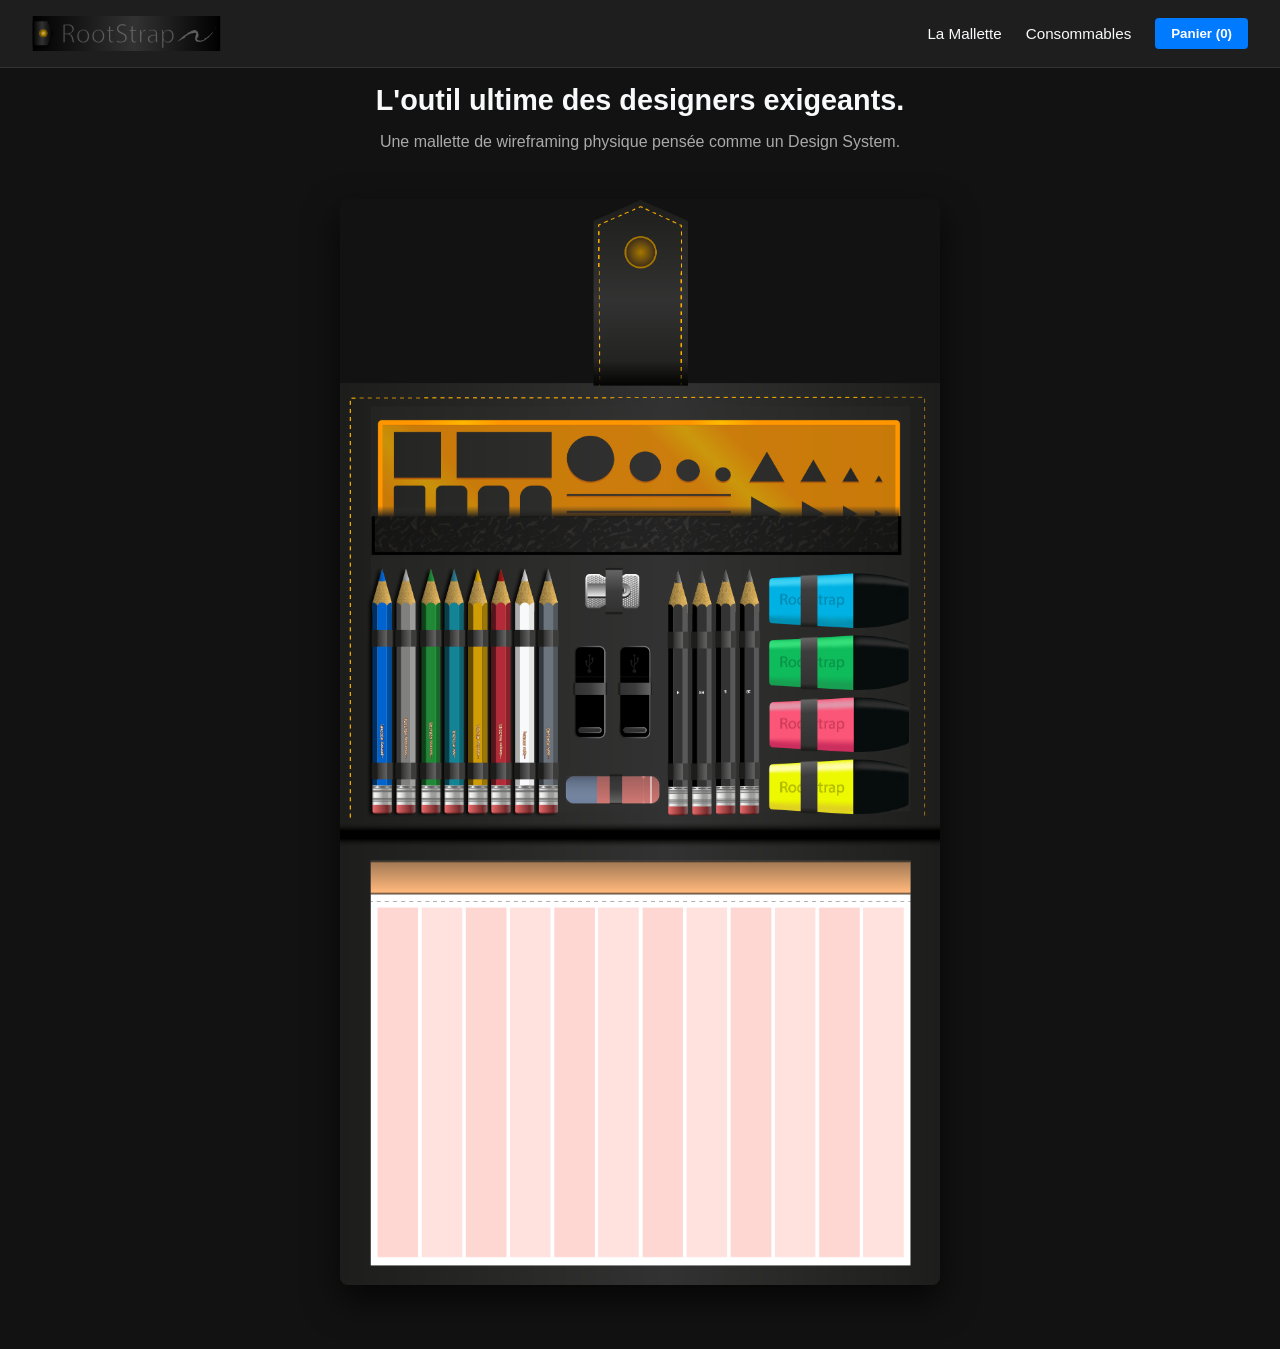
==== index.html @ 1aec8df1 "Initial commit RootCase" ====
<!DOCTYPE html>
<html lang="fr">
<head>
    <meta charset="UTF-8">
    <meta name="viewport" content="width=device-width, initial-scale=1.0">
    <title>RootCase — La Mallette du Designer UX/UI</title>
    <link rel="stylesheet" href="styles/style.css">
</head>
<body>

    <header class="site-header">
        <div class="logo">
            <img src="img/bandeau-rootstrap-2026.svg" alt="Bandeau RootCase" class="nav-bandeau">
        </div>
        <nav class="nav-links">
            <a href="mallette.html">La Mallette</a>
            <a href="consommables.html">Consommables</a>
            <button id="cart-btn" class="cart-btn">Panier (<span id="cart-count">0</span>)</button>
        </nav>
    </header>

    <main class="hero-section" id="mallette">
        <div class="intro-text">
            <h1>L'outil ultime des designers exigeants.</h1>
            <p>Une mallette de wireframing physique pensée comme un Design System.</p>
        </div>
        
        <div class="mallette-container">
            <img src="img/malette-bootstrap-ouverte.png" alt="Mallette RootCase Ouverte" class="mallette-img">
        </div>
    </main>
<!--
    <section id="consommables" class="products-section">
        <h2>Consommables & Accessoires</h2>
        <div class="products-grid">
            <div class="product-card" data-product="crayon-primary">
                <img src="img/crayon-primary.png" alt="Crayon Primary">
                <h3>Crayon Primary</h3>
                <p>2.50 €</p>
            </div>
            <div class="product-card" data-product="crayon-secondary">
                <img src="img/crayon-secondary.png" alt="Crayon Secondary">
                <h3>Crayon Secondary</h3>
                <p>2.50 €</p>
            </div>
            <div class="product-card" data-product="crayon-hb">
                <img src="img/crayon-hb.png" alt="Crayon HB">
                <h3>Crayon HB</h3>
                <p>2.50 €</p>
            </div>
            <div class="product-card" data-product="crayon-b">
                <img src="img/crayon-b.png" alt="Crayon B">
                <h3>Crayon B</h3>
                <p>2.50 €</p>
            </div>
            <div class="product-card" data-product="crayon-2b">
                <img src="img/crayon-2b.png" alt="Crayon 2B">
                <h3>Crayon 2B</h3>
                <p>2.50 €</p>
            </div>
            <div class="product-card" data-product="crayon-h">
                <img src="img/crayon-h.png" alt="Crayon H">
                <h3>Crayon H</h3>
                <p>2.50 €</p>
            </div>
            <div class="product-card" data-product="crayon-dark">
                <img src="img/crayon-dark.png" alt="Crayon Dark">
                <h3>Crayon Dark</h3>
                <p>2.50 €</p>
            </div>
            <div class="product-card" data-product="crayon-light">
                <img src="img/crayon-light.png" alt="Crayon Light">
                <h3>Crayon Light</h3>
                <p>2.50 €</p>
            </div>
            <div class="product-card" data-product="crayon-success">
                <img src="img/crayon-success.png" alt="Crayon Success">
                <h3>Crayon Success</h3>
                <p>2.50 €</p>
            </div>
            <div class="product-card" data-product="crayon-warning">
                <img src="img/crayon-warning.png" alt="Crayon Warning">
                <h3>Crayon Warning</h3>
                <p>2.50 €</p>
            </div>
            <div class="product-card" data-product="crayon-danger">
                <img src="img/crayon-danger.png" alt="Crayon Danger">
                <h3>Crayon Danger</h3>
                <p>2.50 €</p>
            </div>
            <div class="product-card" data-product="crayon-info">
                <img src="img/crayon-info.png" alt="Crayon Info">
                <h3>Crayon Info</h3>
                <p>2.50 €</p>
            </div>
            <div class="product-card" data-product="regle">
                <img src="img/regle-seule.png" alt="Règle UI/UX">
                <h3>Règle Gabarit</h3>
                <p>12.00 €</p>
            </div>
            <div class="product-card" data-product="gomme">
                <img src="img/Gomme.png" alt="Gomme">
                <h3>Gomme Technique</h3>
                <p>3.00 €</p>
            </div>
            <div class="product-card" data-product="taille-crayon">
                <img src="img/Taille-crayon.png" alt="Taille-crayon">
                <h3>Taille-crayon</h3>
                <p>4.00 €</p>
            </div>
            <div class="product-card" data-product="clef-usb">
                <img src="img/clef-usb.png" alt="Clé USB">
                <h3>Clé USB Design System</h3>
                <p>15.00 €</p>
            </div>
            <div class="product-card" data-product="eventaille">
                <img src="img/eventaille-couleur.png" alt="Éventail">
                <h3>Éventail de couleurs</h3>
                <p>18.00 €</p>
            </div>
            <div class="product-card" data-product="pochette">
                <img src="img/pochette.png" alt="Pochette">
                <h3>Pochette de rangement</h3>
                <p>20.00 €</p>
            </div>
            <div class="product-card" data-product="bloc-portrait">
                <img src="img/bloc-portrait.png" alt="Bloc Portrait">
                <h3>Bloc Notes Portrait</h3>
                <p>8.00 €</p>
            </div>
            <div class="product-card" data-product="bloc-paysage">
                <img src="img/bloc-paysage.png" alt="Bloc Paysage">
                <h3>Bloc Notes Paysage</h3>
                <p>8.00 €</p>
            </div>
        </div>
    </section>-->

    <aside id="drawer" class="drawer">
        <div class="drawer-header">
            <h2>Détails du produit</h2>
            <button id="close-drawer">&times;</button>
        </div>
        <div class="drawer-body" id="drawer-content">
            <p>Sélectionnez un élément pour commander une recharge.</p>
        </div>
    </aside>

    <script src="js/script.js"></script>
</body>
</html>
---- styles/style.css ----
:root {
    --bg-dark: #121212;
    --bg-panel: #1e1e1e;
    --primary-bootstrap: #007bff;
    --text-light: #f8f9fa;
    --border-color: #333;
}

body {
    margin: 0;
    font-family: -apple-system, BlinkMacSystemFont, "Segoe UI", Roboto, sans-serif;
    background-color: var(--bg-dark);
    color: var(--text-light);
    overflow-x: hidden;
}

.site-header {
    display: flex;
    justify-content: space-between;
    align-items: center;
    padding: 1rem 2rem;
    border-bottom: 1px solid var(--border-color);
    background: var(--bg-panel);
    position: sticky;
    top: 0;
    z-index: 100;
}

.logo img {
    height: 35px;
    width: auto;
    display: block;
}

.logo {
    display: flex;
    align-items: center;
}

.nav-bandeau {
    height: 30px;
    width: auto;
    object-fit: contain;
    display: block;
}

.nav-links {
    display: flex;
    gap: 1.5rem;
    align-items: center;
}

.nav-links a {
    color: var(--text-light);
    text-decoration: none;
    font-size: 0.95rem;
}

.cart-btn {
    background: var(--primary-bootstrap);
    border: none;
    color: white;
    padding: 0.5rem 1rem;
    border-radius: 4px;
    cursor: pointer;
    font-weight: 600;
}





.hero-section {
    display: flex;
    flex-direction: column;
    align-items: center;
    padding-top: 1rem;
    padding-bottom: 2rem;
    padding-left: 1rem;
    padding-right: 1rem;
    text-align: center;
}







.intro-text h1 {
    font-size: 1.8rem;
    margin-top: 0;
    margin-bottom: 0.5rem;
}





.intro-text p {
    color: #aaa;
    font-size: 1rem;
}

.mallette-container {
    width: 100%;
    max-width: 600px;
    margin: 2rem auto;
}

.mallette-img {
    width: 100%;
    height: auto;
    display: block;
    object-fit: contain;
    border-radius: 8px;
    box-shadow: 0 15px 35px rgba(0,0,0,0.7);
}

.products-section {
    padding-top: 1rem;
    padding-bottom: 4rem;
    padding-left: 2rem;
    padding-right: 2rem;
    max-width: 1200px;
    margin: 0 auto;
    text-align: center;
}

.products-section > h2 {
    margin-top: 0;
    margin-bottom: 2rem;
    font-size: 1.8rem;
    color: var(--text-light);
}

.products-grid {
    display: grid;
    grid-template-columns: repeat(4, 1fr);
    gap: 1.5rem;
    align-items: stretch;
}

@media (max-width: 1024px) {
    .products-grid {
        grid-template-columns: repeat(2, 1fr);
    }
}

@media (max-width: 576px) {
    .products-grid {
        grid-template-columns: 1fr;
    }
}


.product-card {
    background: var(--bg-panel);
    padding: 1.5rem;
    border-radius: 8px;
    border: 1px solid var(--border-color);
    cursor: pointer;
    display: flex;
    flex-direction: column;
    align-items: center;
    justify-content: space-between;
    transition: transform 0.2s, border-color 0.2s;
    position: relative;
}

.product-card:hover {
    transform: translateY(-4px);
    border-color: var(--primary-bootstrap);
}

.product-card img {
    width: 100%;
    height: 120px;
    object-fit: contain;
    margin-bottom: 1rem;
    pointer-events: none;
}

.product-card h3 {
    font-size: 1rem;
    margin: 0.5rem 0;
    color: var(--text-light);
    pointer-events: none;
}

.product-card p {
    color: var(--primary-bootstrap);
    font-weight: bold;
    font-size: 1.1rem;
    margin: 0;
    pointer-events: none;
}




.product-category {
    margin-bottom: 3.5rem;
    text-align: left;
}

.category-title {
    font-size: 1.3rem;
    color: var(--text-light);
    border-bottom: 1px solid var(--border-color);
    padding-bottom: 0.5rem;
    margin-bottom: 1.5rem;
}




.select-badge {
    position: absolute;
    top: 12px;
    right: 12px;
    width: 22px;
    height: 22px;
    border-radius: 50%;
    border: 2px solid #ffffff;
    background-color: transparent;
    cursor: pointer;
    z-index: 10;
    transition: background-color 0.2s, border-color 0.2s;
}

.product-card.selected .select-badge {
    background-color: #28a745;
    border-color: #ffffff;
}

.drawer {
    position: fixed;
    top: 0;
    right: -100%;
    width: 100%;
    max-width: 400px;
    height: 100%;
    background: var(--bg-panel);
    box-shadow: -5px 0 25px rgba(0,0,0,0.5);
    transition: right 0.3s ease-in-out;
    z-index: 1000;
    padding: 2rem;
    box-sizing: border-box;
    display: flex;
    flex-direction: column;
}

.drawer.open {
    right: 0;
}

.drawer-header {
    display: flex;
    justify-content: space-between;
    align-items: center;
    border-bottom: 1px solid var(--border-color);
    padding-bottom: 1rem;
}

#close-drawer {
    background: none;
    border: none;
    color: white;
    font-size: 1.8rem;
    cursor: pointer;
}

.drawer-body {
    padding-top: 1.5rem;
    flex-grow: 1;
    overflow-y: auto;
}








@media (max-width: 768px) {
    .site-header {
        padding: 0.8rem 1rem;
    }
    .nav-links a {
        display: none;
    }
    .intro-text h1 {
        font-size: 1.4rem;
    }
    .products-grid {
        grid-template-columns: repeat(2, 1fr);
        gap: 1rem;
    }
}
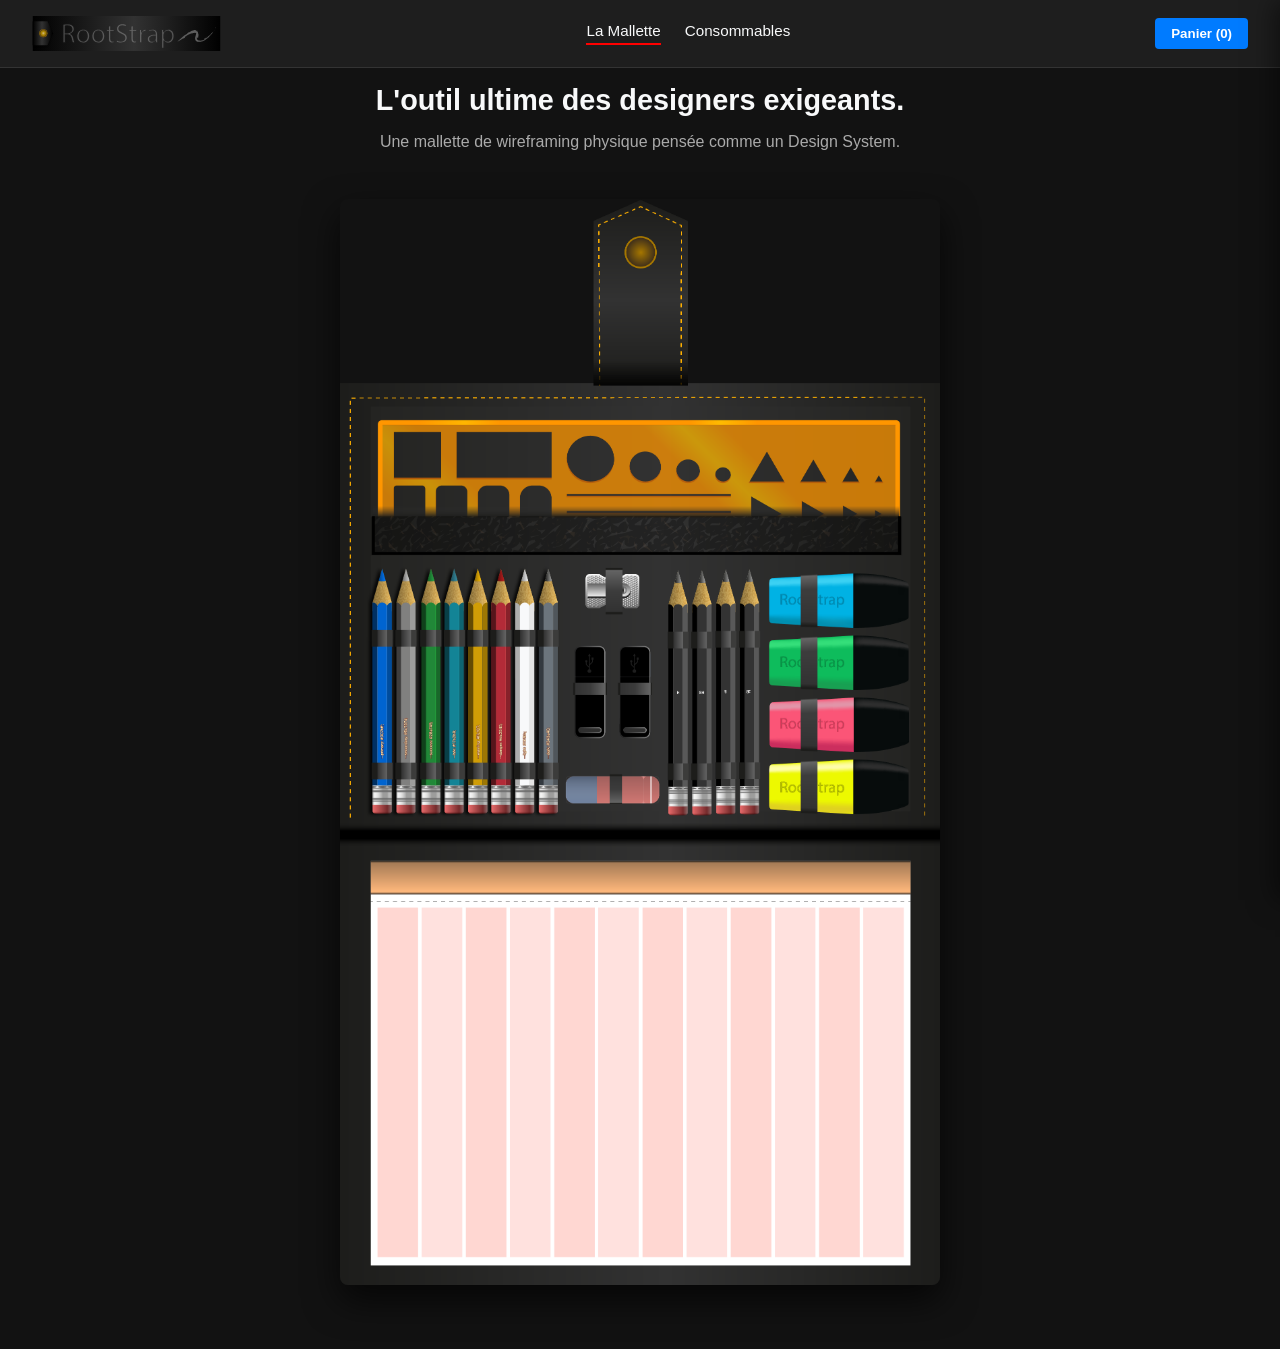
==== commit cd154522: "rootcase-version-1.0" ====
--- a/index.html
+++ b/index.html
@@ -1,22 +1,38 @@
 <!DOCTYPE html>
 <html lang="fr">
+
 <head>
     <meta charset="UTF-8">
     <meta name="viewport" content="width=device-width, initial-scale=1.0">
     <title>RootCase — La Mallette du Designer UX/UI</title>
     <link rel="stylesheet" href="styles/style.css">
 </head>
+
 <body>
 
     <header class="site-header">
         <div class="logo">
-            <img src="img/bandeau-rootstrap-2026.svg" alt="Bandeau RootCase" class="nav-bandeau">
+            <a href="index.html"><img src="img/bandeau-rootstrap-2026.svg" alt="Bandeau RootCase"
+                    class="nav-bandeau"></a>
         </div>
+
+        <button id="burger-menu" class="burger-menu" aria-label="Menu mobile">
+            <span></span>
+            <span></span>
+            <span></span>
+        </button>
+
         <nav class="nav-links">
-            <a href="mallette.html">La Mallette</a>
+            <a href="index.html" class="active">La Mallette</a>
             <a href="consommables.html">Consommables</a>
-            <button id="cart-btn" class="cart-btn">Panier (<span id="cart-count">0</span>)</button>
+            <div class="cart-container-mobile">
+                <button id="cart-btn" class="cart-btn">Panier (<span id="cart-count">0</span>)</button>
+            </div>
         </nav>
+
+        <div class="cart-container desktop-only">
+            <button id="cart-btn-desktop" class="cart-btn">Panier (<span id="cart-count-desktop">0</span>)</button>
+        </div>
     </header>
 
     <main class="hero-section" id="mallette">
@@ -24,117 +40,11 @@
             <h1>L'outil ultime des designers exigeants.</h1>
             <p>Une mallette de wireframing physique pensée comme un Design System.</p>
         </div>
-        
+
         <div class="mallette-container">
             <img src="img/malette-bootstrap-ouverte.png" alt="Mallette RootCase Ouverte" class="mallette-img">
         </div>
     </main>
-<!--
-    <section id="consommables" class="products-section">
-        <h2>Consommables & Accessoires</h2>
-        <div class="products-grid">
-            <div class="product-card" data-product="crayon-primary">
-                <img src="img/crayon-primary.png" alt="Crayon Primary">
-                <h3>Crayon Primary</h3>
-                <p>2.50 €</p>
-            </div>
-            <div class="product-card" data-product="crayon-secondary">
-                <img src="img/crayon-secondary.png" alt="Crayon Secondary">
-                <h3>Crayon Secondary</h3>
-                <p>2.50 €</p>
-            </div>
-            <div class="product-card" data-product="crayon-hb">
-                <img src="img/crayon-hb.png" alt="Crayon HB">
-                <h3>Crayon HB</h3>
-                <p>2.50 €</p>
-            </div>
-            <div class="product-card" data-product="crayon-b">
-                <img src="img/crayon-b.png" alt="Crayon B">
-                <h3>Crayon B</h3>
-                <p>2.50 €</p>
-            </div>
-            <div class="product-card" data-product="crayon-2b">
-                <img src="img/crayon-2b.png" alt="Crayon 2B">
-                <h3>Crayon 2B</h3>
-                <p>2.50 €</p>
-            </div>
-            <div class="product-card" data-product="crayon-h">
-                <img src="img/crayon-h.png" alt="Crayon H">
-                <h3>Crayon H</h3>
-                <p>2.50 €</p>
-            </div>
-            <div class="product-card" data-product="crayon-dark">
-                <img src="img/crayon-dark.png" alt="Crayon Dark">
-                <h3>Crayon Dark</h3>
-                <p>2.50 €</p>
-            </div>
-            <div class="product-card" data-product="crayon-light">
-                <img src="img/crayon-light.png" alt="Crayon Light">
-                <h3>Crayon Light</h3>
-                <p>2.50 €</p>
-            </div>
-            <div class="product-card" data-product="crayon-success">
-                <img src="img/crayon-success.png" alt="Crayon Success">
-                <h3>Crayon Success</h3>
-                <p>2.50 €</p>
-            </div>
-            <div class="product-card" data-product="crayon-warning">
-                <img src="img/crayon-warning.png" alt="Crayon Warning">
-                <h3>Crayon Warning</h3>
-                <p>2.50 €</p>
-            </div>
-            <div class="product-card" data-product="crayon-danger">
-                <img src="img/crayon-danger.png" alt="Crayon Danger">
-                <h3>Crayon Danger</h3>
-                <p>2.50 €</p>
-            </div>
-            <div class="product-card" data-product="crayon-info">
-                <img src="img/crayon-info.png" alt="Crayon Info">
-                <h3>Crayon Info</h3>
-                <p>2.50 €</p>
-            </div>
-            <div class="product-card" data-product="regle">
-                <img src="img/regle-seule.png" alt="Règle UI/UX">
-                <h3>Règle Gabarit</h3>
-                <p>12.00 €</p>
-            </div>
-            <div class="product-card" data-product="gomme">
-                <img src="img/Gomme.png" alt="Gomme">
-                <h3>Gomme Technique</h3>
-                <p>3.00 €</p>
-            </div>
-            <div class="product-card" data-product="taille-crayon">
-                <img src="img/Taille-crayon.png" alt="Taille-crayon">
-                <h3>Taille-crayon</h3>
-                <p>4.00 €</p>
-            </div>
-            <div class="product-card" data-product="clef-usb">
-                <img src="img/clef-usb.png" alt="Clé USB">
-                <h3>Clé USB Design System</h3>
-                <p>15.00 €</p>
-            </div>
-            <div class="product-card" data-product="eventaille">
-                <img src="img/eventaille-couleur.png" alt="Éventail">
-                <h3>Éventail de couleurs</h3>
-                <p>18.00 €</p>
-            </div>
-            <div class="product-card" data-product="pochette">
-                <img src="img/pochette.png" alt="Pochette">
-                <h3>Pochette de rangement</h3>
-                <p>20.00 €</p>
-            </div>
-            <div class="product-card" data-product="bloc-portrait">
-                <img src="img/bloc-portrait.png" alt="Bloc Portrait">
-                <h3>Bloc Notes Portrait</h3>
-                <p>8.00 €</p>
-            </div>
-            <div class="product-card" data-product="bloc-paysage">
-                <img src="img/bloc-paysage.png" alt="Bloc Paysage">
-                <h3>Bloc Notes Paysage</h3>
-                <p>8.00 €</p>
-            </div>
-        </div>
-    </section>-->
 
     <aside id="drawer" class="drawer">
         <div class="drawer-header">
@@ -148,4 +58,5 @@
 
     <script src="js/script.js"></script>
 </body>
+
 </html>
--- a/styles/style.css
+++ b/styles/style.css
@@ -24,6 +24,7 @@
     position: sticky;
     top: 0;
     z-index: 100;
+    flex-wrap: nowrap;
 }
 
 .logo img {
@@ -35,6 +36,13 @@
 .logo {
     display: flex;
     align-items: center;
+}
+
+.logo a {
+    font-size: 1.2rem;
+    font-weight: bold;
+    color: #ffffff;
+    text-decoration: none;
 }
 
 .nav-bandeau {
@@ -48,12 +56,41 @@
     display: flex;
     gap: 1.5rem;
     align-items: center;
+    flex-shrink: 0;
 }
 
 .nav-links a {
     color: var(--text-light);
     text-decoration: none;
     font-size: 0.95rem;
+    position: relative;
+    padding-bottom: 6px;
+}
+
+.nav-links a::after {
+    content: '';
+    position: absolute;
+    bottom: 0;
+    left: 0;
+    width: 100%;
+    height: 2px;
+    background-color: var(--text-light);
+    transform: scaleX(0);
+    transform-origin: left center;
+    transition: transform 0.3s ease-in-out;
+}
+
+.nav-links a:hover::after {
+    transform: scaleX(1);
+}
+
+.nav-links a.active::after {
+    transform: scaleX(1) !important;
+    background-color: red !important;
+}
+
+.nav-links a.active {
+    color: var(--text-light) !important;
 }
 
 .cart-btn {
@@ -66,9 +103,9 @@
     font-weight: 600;
 }
 
-
-
-
+.cart-container-mobile {
+    display: none;
+}
 
 .hero-section {
     display: flex;
@@ -81,22 +118,12 @@
     text-align: center;
 }
 
-
-
-
-
-
-
 .intro-text h1 {
     font-size: 1.8rem;
     margin-top: 0;
     margin-bottom: 0.5rem;
 }
 
-
-
-
-
 .intro-text p {
     color: #aaa;
     font-size: 1rem;
@@ -114,7 +141,7 @@
     display: block;
     object-fit: contain;
     border-radius: 8px;
-    box-shadow: 0 15px 35px rgba(0,0,0,0.7);
+    box-shadow: 0 15px 35px rgba(0, 0, 0, 0.7);
 }
 
 .products-section {
@@ -127,7 +154,7 @@
     text-align: center;
 }
 
-.products-section > h2 {
+.products-section>h2 {
     margin-top: 0;
     margin-bottom: 2rem;
     font-size: 1.8rem;
@@ -136,7 +163,7 @@
 
 .products-grid {
     display: grid;
-    grid-template-columns: repeat(4, 1fr);
+    grid-template-columns: repeat(3, 1fr);
     gap: 1.5rem;
     align-items: stretch;
 }
@@ -152,7 +179,6 @@
         grid-template-columns: 1fr;
     }
 }
-
 
 .product-card {
     background: var(--bg-panel);
@@ -196,9 +222,6 @@
     pointer-events: none;
 }
 
-
-
-
 .product-category {
     margin-bottom: 3.5rem;
     text-align: left;
@@ -211,9 +234,6 @@
     padding-bottom: 0.5rem;
     margin-bottom: 1.5rem;
 }
-
-
-
 
 .select-badge {
     position: absolute;
@@ -237,13 +257,14 @@
 .drawer {
     position: fixed;
     top: 0;
-    right: -100%;
+    right: 0;
     width: 100%;
     max-width: 400px;
     height: 100%;
     background: var(--bg-panel);
-    box-shadow: -5px 0 25px rgba(0,0,0,0.5);
-    transition: right 0.3s ease-in-out;
+    box-shadow: -5px 0 25px rgba(0, 0, 0, 0.5);
+    transform: translateX(100%);
+    transition: transform 0.3s ease-in-out;
     z-index: 1000;
     padding: 2rem;
     box-sizing: border-box;
@@ -252,7 +273,7 @@
 }
 
 .drawer.open {
-    right: 0;
+    transform: translateX(0);
 }
 
 .drawer-header {
@@ -277,25 +298,114 @@
     overflow-y: auto;
 }
 
-
-
-
-
-
-
+.crayons-grid,
+.stabylos-grid,
+.outils-grid {
+    display: grid;
+    grid-template-columns: repeat(4, 1fr);
+    gap: 1.5rem;
+    align-items: stretch;
+}
+
+@media (max-width: 1024px) {
+
+    .crayons-grid,
+    .stabylos-grid,
+    .outils-grid {
+        grid-template-columns: repeat(2, 1fr);
+    }
+}
+
+@media (max-width: 576px) {
+
+    .crayons-grid,
+    .stabylos-grid,
+    .outils-grid {
+        grid-template-columns: 1fr;
+    }
+}
+
+.burger-menu {
+    display: none;
+    flex-direction: column;
+    justify-content: space-between;
+    width: 28px;
+    height: 20px;
+    background: transparent;
+    border: none;
+    cursor: pointer;
+    padding: 0;
+    z-index: 1001;
+}
+
+.burger-menu span {
+    display: block;
+    width: 100%;
+    height: 3px;
+    background-color: var(--text-light);
+    border-radius: 2px;
+    transition: 0.3s;
+}
+
+.burger-menu.open span:nth-child(1) {
+    transform: translateY(8px) rotate(45deg);
+}
+
+.burger-menu.open span:nth-child(2) {
+    opacity: 0;
+}
+
+.burger-menu.open span:nth-child(3) {
+    transform: translateY(-8px) rotate(-45deg);
+}
 
 @media (max-width: 768px) {
+    .burger-menu {
+        display: flex;
+    }
+
     .site-header {
         padding: 0.8rem 1rem;
     }
+
+    .cart-container {
+        display: none;
+    }
+
+    .nav-links {
+        position: fixed;
+        top: 0;
+        left: 0;
+        width: 100vw;
+        height: 100vh;
+        background-color: var(--bg-panel);
+        display: none;
+        flex-direction: column;
+        justify-content: center;
+        align-items: center;
+        gap: 2rem;
+        z-index: 1000;
+    }
+
+    .nav-links.active {
+        display: flex;
+    }
+
     .nav-links a {
-        display: none;
-    }
+        color: var(--text-light);
+        font-size: 1.2rem;
+        font-weight: 600;
+    }
+
+    .nav-links a::after {
+        background-color: var(--text-light);
+    }
+
+    .cart-container-mobile {
+        display: block;
+    }
+
     .intro-text h1 {
         font-size: 1.4rem;
     }
-    .products-grid {
-        grid-template-columns: repeat(2, 1fr);
-        gap: 1rem;
-    }
 }
